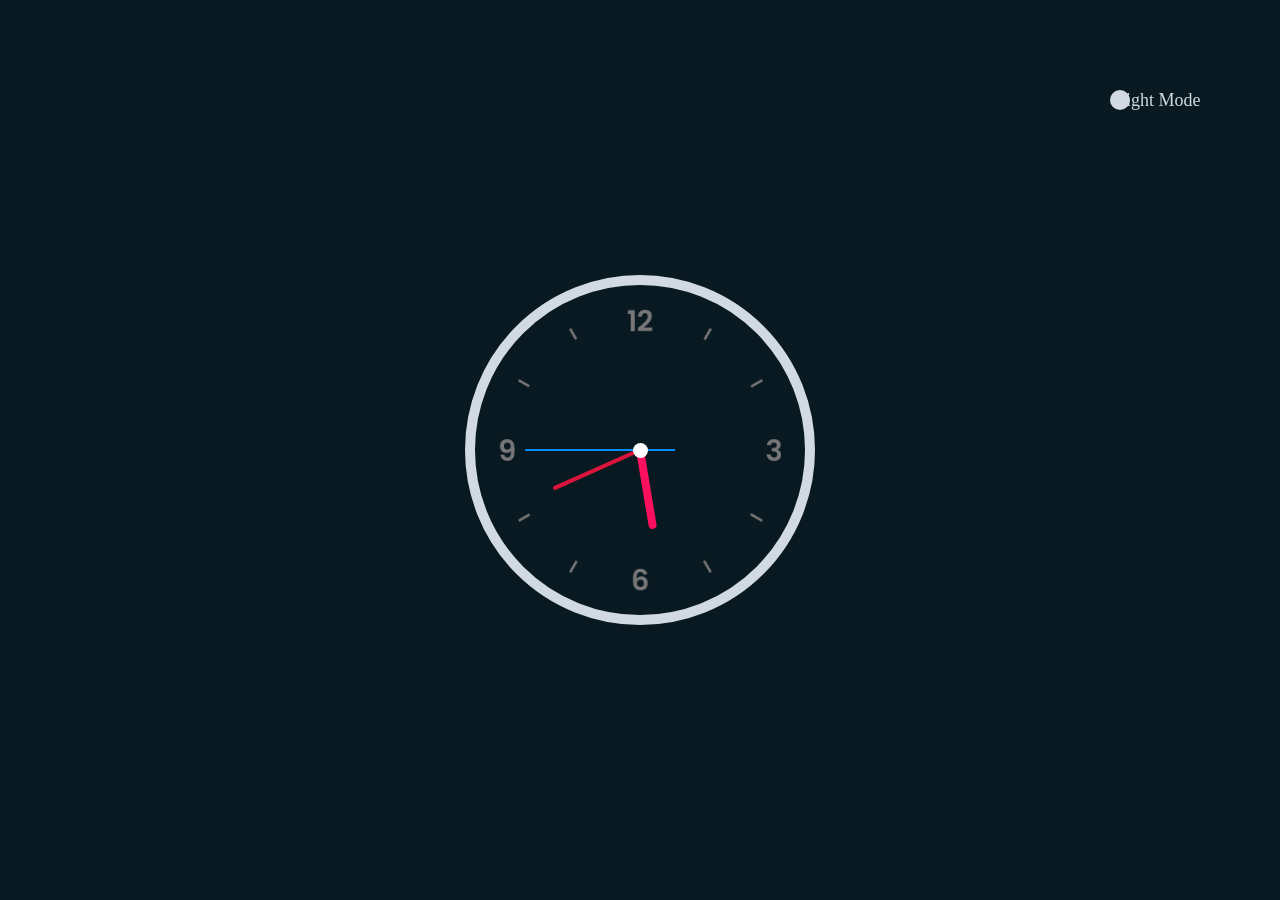
==== wall clock/index.html @ 9ba7eeb0 "Add files via upload" ====
<!DOCTYPE html>
<html lang="en">
<head>
    <meta charset="UTF-8">
    <meta name="viewport" content="width=device-width, initial-scale=1.0">
    <link rel="stylesheet" href="styles.css">
    <title>CLOCK</title>
</head>
<body>
    <!-- <div class="clock">
        <div class="hand hour" data-hour-hand></div>
        <div class="hand minute" data-minute-hand></div>
        <div class="hand second" data-second-hand></div>

        <div class="number number1">1</div>
        <div class="number number2">2</div>
        <div class="number number3">3</div>
        <div class="number number4">4</div>
        <div class="number number5">5</div>
        <div class="number number6">6</div>
        <div class="number number7">7</div>
        <div class="number number8">8</div>
        <div class="number number9">9</div>
        <div class="number number10">10</div>
        <div class="number number11">11</div>
        <div class="number number12">12</div>
    </div> -->

    <div class="clock">
        <div class="hour">
            <div class="hr" id="hr"></div>
        </div>
        <div class="min">
            <div class="mn" id="mn"></div>
        </div>
        <div class="sec">
            <div class="sc" id="sc"></div>
        </div>
    </div>
    <div class="toggleClass" onclick="toggleClass()"></div>
    <script src="./index.js"></script>
</body>
</html>
---- wall clock/styles.css ----
/* *, *::after, *::before {
    box-sizing: border-box;
}

body {
    background: linear-gradient(to right, hsl(200, 100%, 50%), hsl(175, 100%, 50%));
    display: flex;
    justify-content: center;
    align-items: center;
    min-height: 100vh;
    overflow: hidden;
}

.clock {
    width: 300px;
    height: 300px;
    background-color: rgba(255, 255, 255, .8);
    border-radius: 50%;
    border: 2px solid black;
    position: relative;
}

.clock .number {
    --rotation: 0;
    position: absolute;
    width: 100%;
    height: 100%;
    text-align: center;
    transform: rotate(var(--rotation));
    font-size: 1.5rem;
}

.clock .number1 { --rotation: 30deg; }
.clock .number2 { --rotation: 60deg; }
.clock .number3 { --rotation: 90deg; }
.clock .number4 { --rotation: 120deg; }
.clock .number5 { --rotation: 150deg; }
.clock .number6 { --rotation: 180deg; }
.clock .number7 { --rotation: 210deg; }
.clock .number8 { --rotation: 240deg; }
.clock .number9 { --rotation: 270deg; }
.clock .number10 { --rotation: 300deg; }
.clock .number11 { --rotation: 330deg; }

.clock .hand {
    --rotation: 0;
    position: absolute;
    bottom: 50%;
    left: 50%;
    border: 1px solid black;
    border-top-left-radius: 10px;
    border-top-right-radius: 10px;
    transform-origin: bottom;
    z-index: 10;
    transform: translateX(-50%) rotate(calc(var(--rotation) * 1deg));
}

.clock::after {
    content: "";
    position: absolute;
    background-color: black;
    z-index: 11;
    width: 15px;
    height: 15px;
    top: 50%;
    left: 50%;
    transform: translate(-50%, -50%);
    border-radius: 50%;
}

.clock .hand.second {
    width: 3px;
    height: 45%;
    background-color: crimson;
}

.clock .hand.minute {
    width: 7px;
    height: 40%;
    background-color: black;
}

.clock .hand.hour {
    width: 10px;
    height: 35%;
    background-color: black;
} */

*{
    margin: 0;
    padding: 0;
    box-sizing: border-box;
}

body {
    display: flex;
    justify-content: center;
    align-items: center;
    min-height: 100vh;
    background: #091921;
}

body.light {
    background: #d1dae3;
}

.clock {
    width: 350px;
    height: 350px;
    display: flex;
    justify-content: center;
    align-items: center;
    background: url(clock.png);
    background-size: cover;
    border: 10px solid #d1dae3;
    border-radius: 50%;
    box-shadow:     0 -15px 15px rgba(255, 255, 255, 0.05),
                    inset 0 -15px 15px rgba(255, 255, 255, 0.05),
                    0 15px 15px rgba(0, 0, 0, 0.05),
                    inset 20 20px 20px rgba(0, 0, 0, 0.05);
}

body.light .clock {
    background: url(clock.png);
    background-size: cover;
    border: 10px solid #cad3dc;
    box-shadow: -8 -8px 15px rgba(255, 255, 255, 0.5),
                10 10px 10px rgba(0, 0, 0, 0.1),
                inset -8 -8px 15px rgba(255, 255, 255, 0.5),
                inset 10 10px 10px rgba(0, 0, 0, 0.1);
}

.clock::before {
    content: '';
    position: absolute;
    width: 15px;
    height: 15px;
    background: #fff;
    border-radius: 50%;
    z-index: 10000;
}

body.light .clock::before {
    background: #008eff;

}

.clock .hour,
.clock .min,
.clock .sec {
    position: absolute;
}

.clock .hour, .hr {
    width: 160px;
    height: 160px;

}

.clock .min, .mn {
    width: 190px;
    height: 190px;
    
}

.clock .sec, .sc {
    width: 230px;
    height: 230px;
    
}

.hr, .mn, .sc {
    display: flex;
    justify-content: center;
    /* align-items: center; */
    position: absolute;
    border-radius: 50%;
}

.hr::before {
    content: '';
    position: absolute;
    width: 8px;
    height: 80px;
    background: #ff105e;
    z-index: 10;
    border-radius: 6px 6px 0 0;
}

.mn::before {
    content: '';
    position: absolute;
    width: 4px;
    height: 90px;
    background: crimson;
    z-index: 11;
    border-radius: 6px 6px 0 0;
}

body.light .mn::before {
    background: #091921;
}

.sc::before {
    content: '';
    position: absolute;
    width: 2px;
    height: 150px;
    background: #008eff;
    z-index: 12;
    border-radius: 6px 6px 0 0;
}

.toggle {
    position: absolute;
    top: 30px;
    right: 150px;
    width: 20px;
    height: 20px;
    font-size: 18px;
    border-radius: 50%;
    background: #d1dae3;
    color: #d1dae3;
    font-family: consolas;
    cursor: pointer;
}

.toggle::before {
    position: absolute;
    content: "Light Mode";
    left: 25px;
    white-space: nowrap;
}

.toggleClass {
    position: absolute;
    top: 10%;
    right: 150px;
    width: 20px;
    height: 20px;
    font-size: 18px;
    border-radius: 50%;
    background: #d1dae3;
    color: #d1dae3;
    font-family: consolas;
    cursor: pointer;
    display: flex;
    align-items: center;
}

.toggleClass::before {
    position: absolute;
    left: 25%;
    content: 'Light Mode';
    white-space: nowrap;

}

body.light .toggleClass {
    background: #091921;
    color: #091921;
}

body.light .toggleClass::before {
    content: 'Dark Mode';
    white-space: nowrap;

}
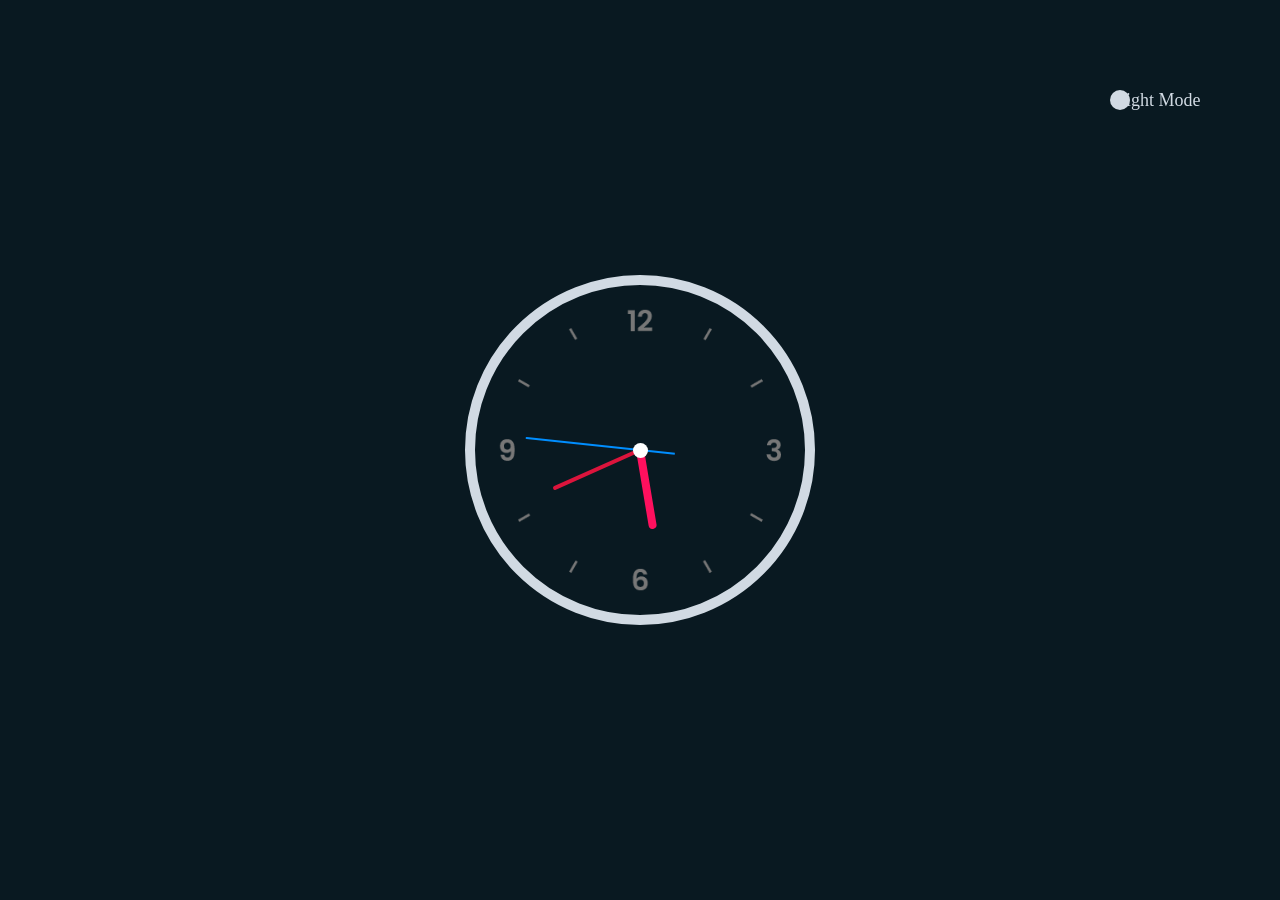
==== commit f0dca393: "Update index.html" ====
--- a/wall clock/index.html
+++ b/wall clock/index.html
@@ -7,26 +7,8 @@
     <title>CLOCK</title>
 </head>
 <body>
-    <!-- <div class="clock">
-        <div class="hand hour" data-hour-hand></div>
-        <div class="hand minute" data-minute-hand></div>
-        <div class="hand second" data-second-hand></div>
 
-        <div class="number number1">1</div>
-        <div class="number number2">2</div>
-        <div class="number number3">3</div>
-        <div class="number number4">4</div>
-        <div class="number number5">5</div>
-        <div class="number number6">6</div>
-        <div class="number number7">7</div>
-        <div class="number number8">8</div>
-        <div class="number number9">9</div>
-        <div class="number number10">10</div>
-        <div class="number number11">11</div>
-        <div class="number number12">12</div>
-    </div> -->
-
-    <div class="clock">
+    <div class="clock inner-shadow hover-in-shadow">
         <div class="hour">
             <div class="hr" id="hr"></div>
         </div>
@@ -40,4 +22,4 @@
     <div class="toggleClass" onclick="toggleClass()"></div>
     <script src="./index.js"></script>
 </body>
-</html>+</html>
